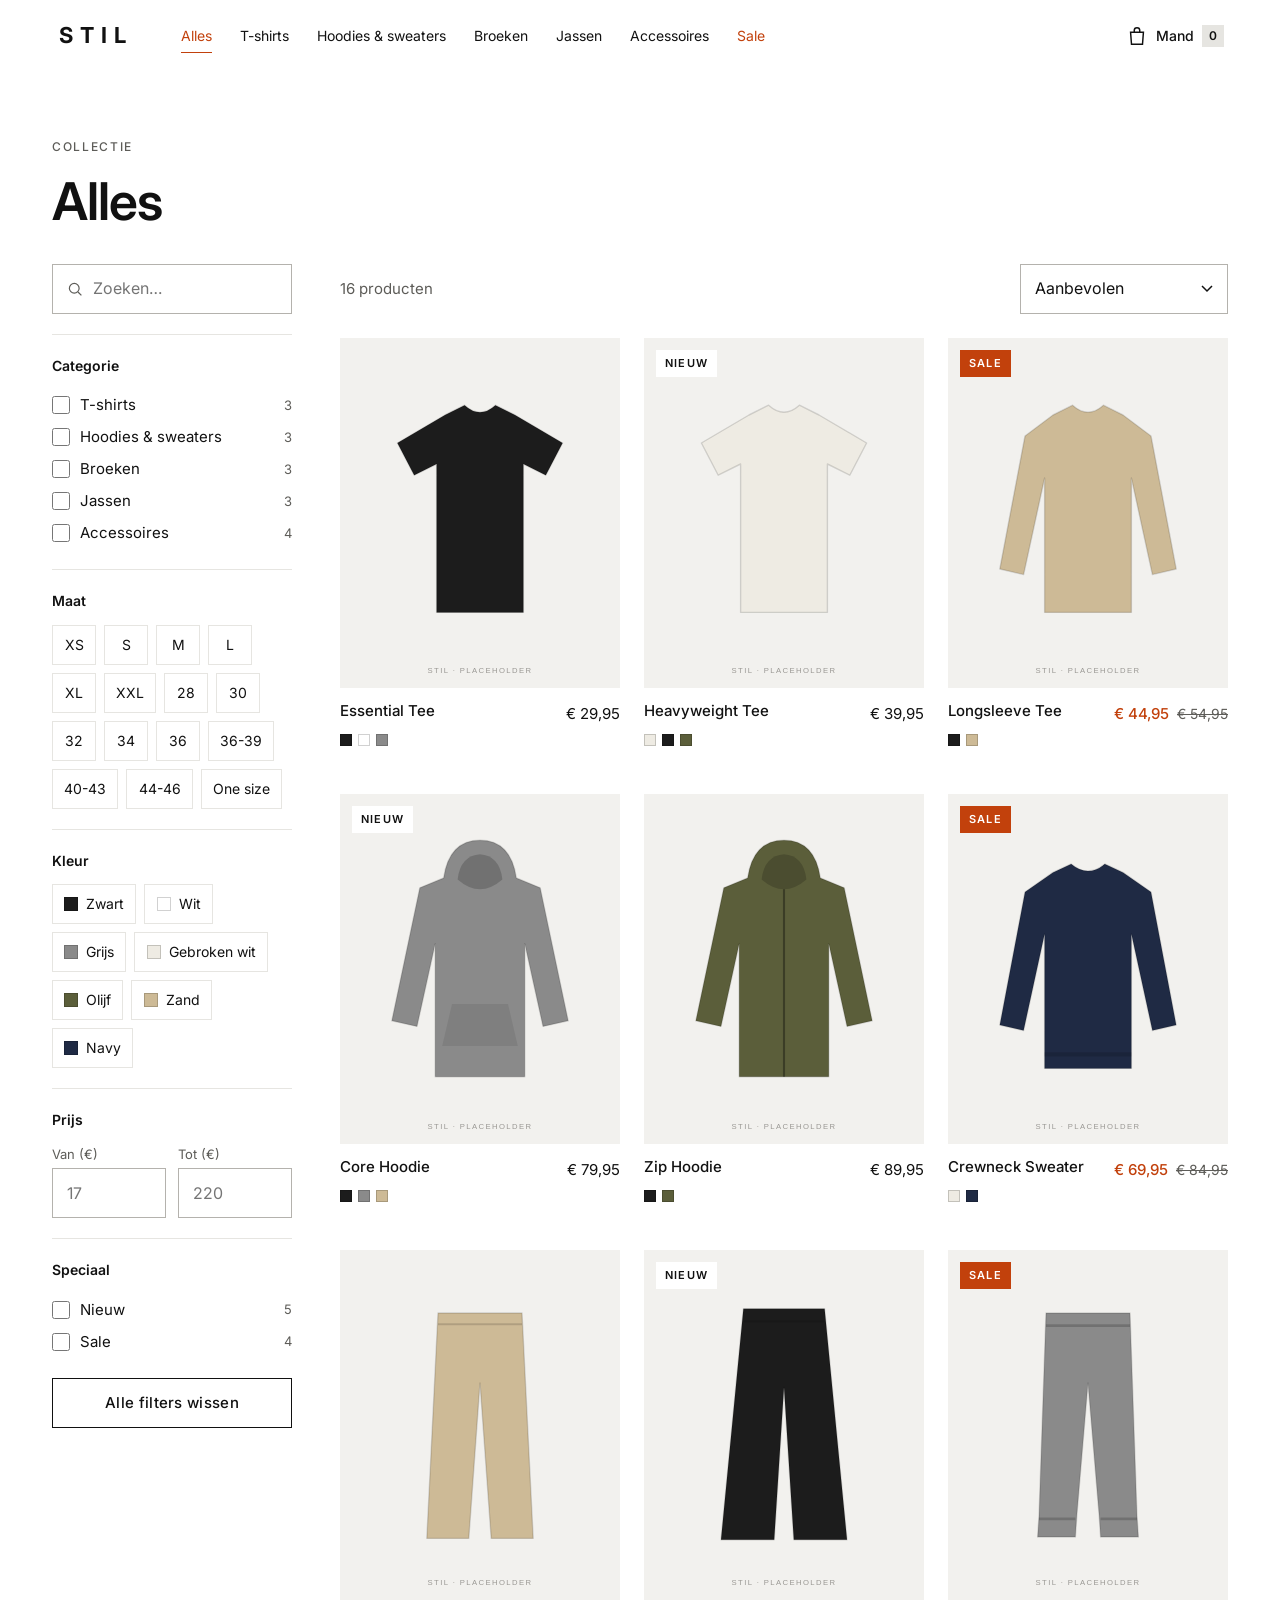
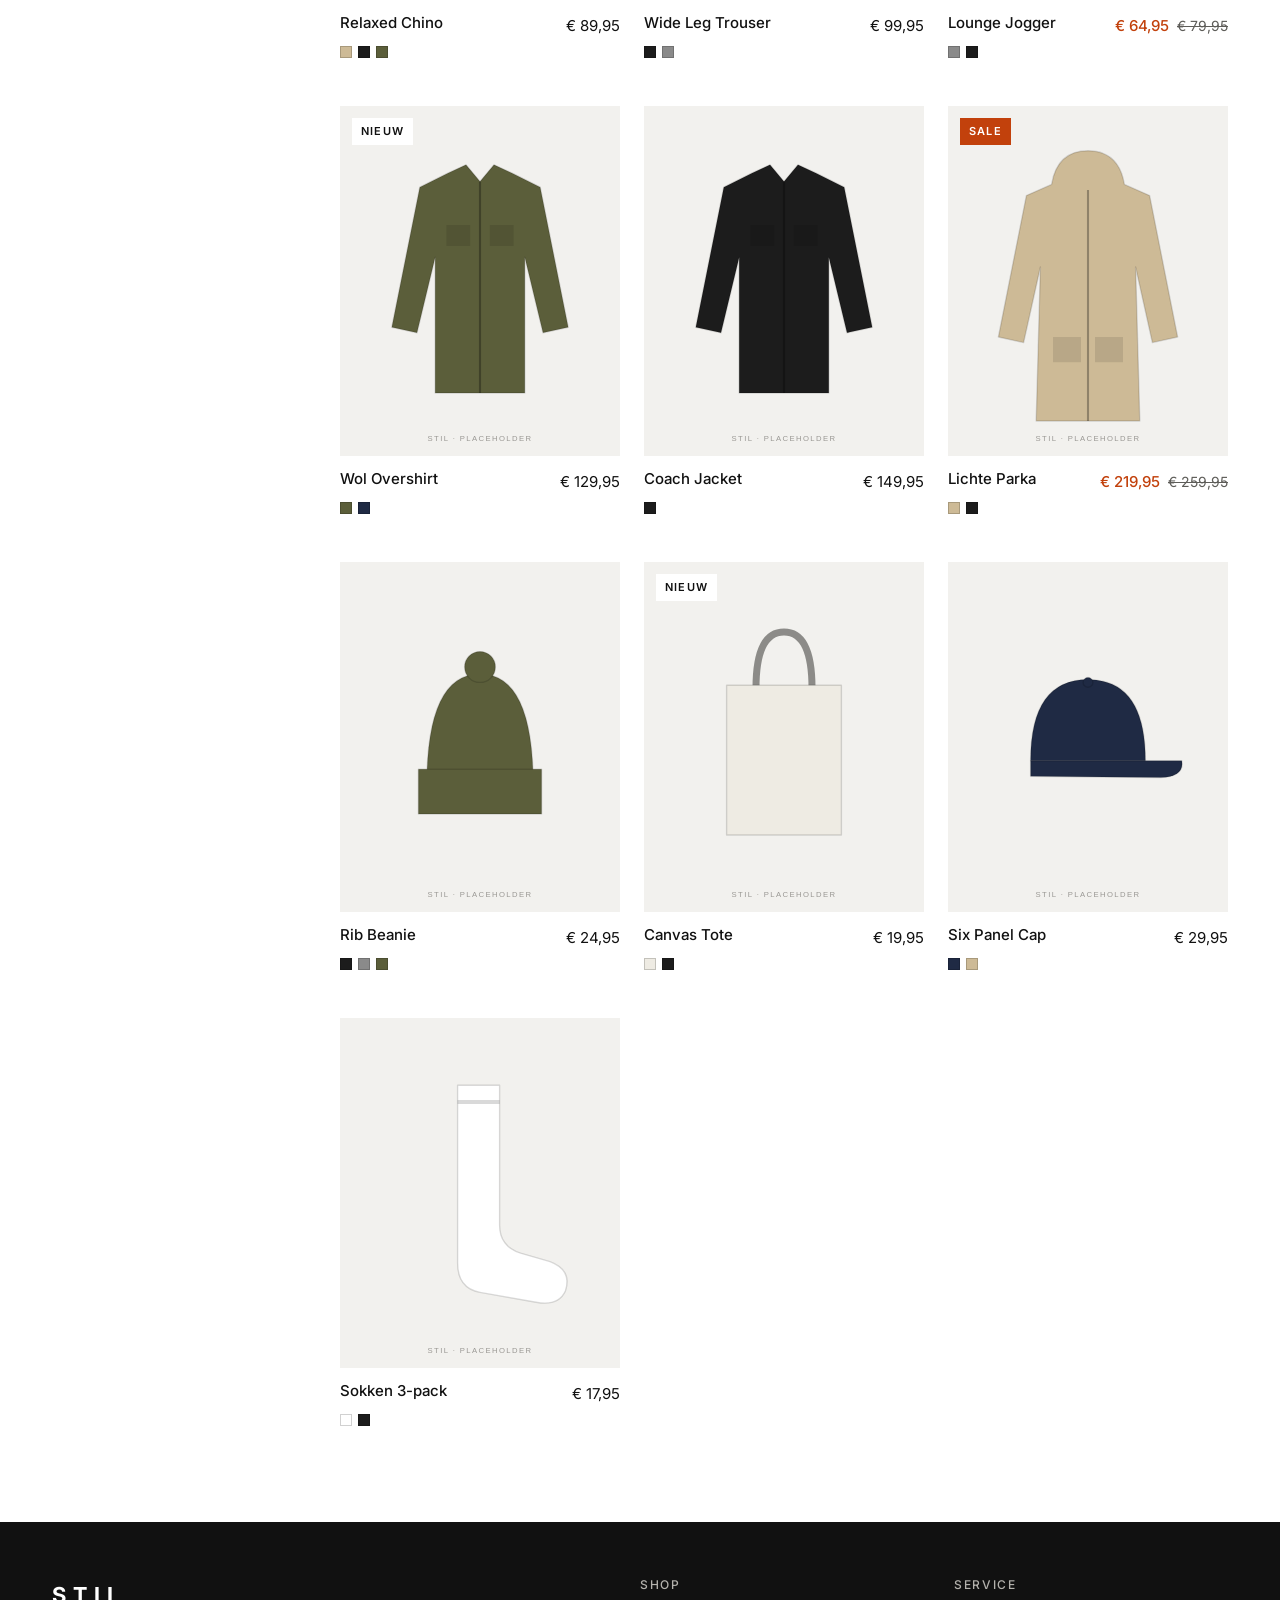
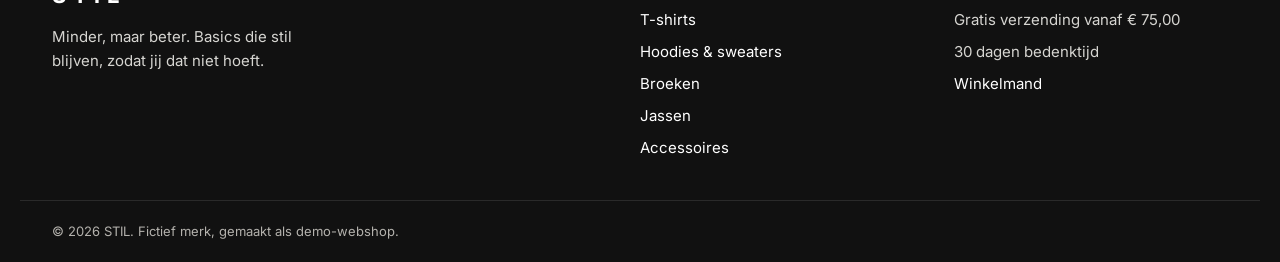
==== shop.html @ 51eb722f "Shop met filters (categorie, maat, kleur, prijs), sorteren en zoeken De filterstatus wordt in de URL" ====
<!doctype html>
<html lang="nl">
<head>
  <meta charset="utf-8">
  <meta name="viewport" content="width=device-width, initial-scale=1">
  <title>Shop — STIL</title>
  <meta name="description" content="Bekijk de volledige collectie van STIL: T-shirts, hoodies, broeken, jassen en accessoires.">
  <link rel="icon" href="images/favicon.svg" type="image/svg+xml">
  <link rel="preconnect" href="https://fonts.googleapis.com">
  <link rel="preconnect" href="https://fonts.gstatic.com" crossorigin>
  <link rel="stylesheet" href="https://fonts.googleapis.com/css2?family=Inter:wght@400;500;600;700&display=swap">
  <link rel="stylesheet" href="css/style.css">
  <script>document.documentElement.classList.add('js');</script>
  <script type="module" src="js/filters.js"></script>
</head>
<body>
  <a class="skip-link" href="#main">Naar de inhoud</a>
  <header class="site-header" data-site-header></header>

  <main id="main" class="container">
    <div class="page-head">
      <p class="eyebrow">Collectie</p>
      <h1 class="page-title" data-shop-title>Alles</h1>
    </div>

    <div class="shop">
      <aside aria-label="Filters">
        <form class="filters" id="filters" data-filters role="search" aria-label="Producten zoeken en filteren">
          <div class="search">
            <label class="visually-hidden" for="q">Zoek in de collectie</label>
            <svg viewBox="0 0 24 24" width="18" height="18" aria-hidden="true" focusable="false"><circle cx="11" cy="11" r="6.5" stroke="currentColor" stroke-width="1.6" fill="none"/><path d="M16 16l4.5 4.5" stroke="currentColor" stroke-width="1.6"/></svg>
            <input class="input" type="search" id="q" name="q" placeholder="Zoeken…" autocomplete="off">
          </div>

          <fieldset class="filter-group">
            <legend>Categorie</legend>
            <div data-options="cat"></div>
          </fieldset>

          <fieldset class="filter-group">
            <legend>Maat</legend>
            <div class="chip-list" data-options="maat"></div>
          </fieldset>

          <fieldset class="filter-group">
            <legend>Kleur</legend>
            <div class="chip-list" data-options="kleur"></div>
          </fieldset>

          <fieldset class="filter-group">
            <legend>Prijs</legend>
            <div class="price-range">
              <div>
                <label for="min">Van (€)</label>
                <input class="input" type="number" id="min" name="min" min="0" step="1" inputmode="numeric">
              </div>
              <div>
                <label for="max">Tot (€)</label>
                <input class="input" type="number" id="max" name="max" min="0" step="1" inputmode="numeric">
              </div>
            </div>
          </fieldset>

          <fieldset class="filter-group">
            <legend>Speciaal</legend>
            <div data-options="label"></div>
          </fieldset>

          <button class="btn btn--outline btn--block" type="reset" data-clear>Alle filters wissen</button>
        </form>
      </aside>

      <section aria-labelledby="results-title">
        <h2 class="visually-hidden" id="results-title">Producten</h2>
        <div class="toolbar">
          <button class="btn btn--outline filters-toggle" type="button" aria-expanded="false" aria-controls="filters" data-filters-toggle>
            Filters <span data-filter-count></span>
          </button>
          <p class="toolbar__count" data-result-count aria-live="polite" aria-atomic="true"></p>
          <label class="visually-hidden" for="sort">Sorteren op</label>
          <select class="select select--inline" id="sort" name="sort" form="filters">
            <option value="aanbevolen">Aanbevolen</option>
            <option value="nieuwste">Nieuwste</option>
            <option value="prijs-op">Prijs: laag naar hoog</option>
            <option value="prijs-af">Prijs: hoog naar laag</option>
            <option value="naam">Naam (A–Z)</option>
          </select>
        </div>
        <div class="active-filters" data-active-filters aria-label="Actieve filters"></div>
        <ul class="grid" data-results aria-busy="true">
          <li><div class="skeleton"></div></li><li><div class="skeleton"></div></li><li><div class="skeleton"></div></li>
          <li><div class="skeleton"></div></li><li><div class="skeleton"></div></li><li><div class="skeleton"></div></li>
        </ul>
      </section>
    </div>
  </main>

  <footer class="site-footer" data-site-footer></footer>
</body>
</html>
---- css/style.css ----
/* ==========================================================================
   STIL — stijlblad
   Mobile-first. Zwart/wit met één accentkleur, scherpe hoeken, veel lucht.
   ========================================================================== */

:root {
  --black: #111111;
  --white: #ffffff;
  --gray-50: #f7f7f5;
  --gray-100: #f2f1ee;
  --gray-200: #e6e5e1;
  --gray-400: #b4b2ad;
  --gray-600: #5d5c58; /* 6.6:1 op wit */
  --accent: #c2410c; /* gebrande oranje, 5.2:1 op wit */
  --accent-dark: #9a3412;
  --error: #b42318;
  --success: #276749;

  --font: 'Inter', system-ui, -apple-system, 'Segoe UI', Roboto, Arial, sans-serif;
  --container: 1240px;
  --gutter: 1.25rem;
  --header-h: 64px;
  --ease: cubic-bezier(0.22, 0.61, 0.36, 1);
  --speed: 280ms;
  color-scheme: light;
}

@media (min-width: 720px) {
  :root { --gutter: 2rem; --header-h: 72px; }
}

/* ---------- Reset & basis ---------- */

*, *::before, *::after { box-sizing: border-box; }
html { -webkit-text-size-adjust: 100%; scroll-behavior: smooth; }
html.no-scroll { overflow: hidden; }
body {
  margin: 0;
  font-family: var(--font);
  font-size: 1rem;
  line-height: 1.6;
  color: var(--black);
  background: var(--white);
  -webkit-font-smoothing: antialiased;
  display: flex;
  flex-direction: column;
  min-height: 100vh;
}
main { flex: 1; }
img, svg { display: block; max-width: 100%; height: auto; }
h1, h2, h3, h4 { margin: 0 0 0.5em; line-height: 1.15; font-weight: 600; letter-spacing: -0.02em; }
p { margin: 0 0 1em; }
ul { margin: 0; padding: 0; list-style: none; }
a { color: inherit; text-underline-offset: 0.2em; text-decoration-thickness: 1px; }
button, input, select, textarea { font: inherit; color: inherit; }
button { cursor: pointer; }
s { text-decoration-thickness: 1px; }

:focus-visible { outline: 2px solid var(--accent); outline-offset: 3px; }

.visually-hidden {
  position: absolute !important; width: 1px; height: 1px; padding: 0; margin: -1px;
  overflow: hidden; clip: rect(0 0 0 0); white-space: nowrap; border: 0;
}

.skip-link {
  position: absolute; left: var(--gutter); top: -100px; z-index: 100;
  background: var(--black); color: var(--white); padding: 0.75rem 1rem; text-decoration: none;
}
.skip-link:focus { top: 0.75rem; }

.container { width: 100%; max-width: var(--container); margin-inline: auto; padding-inline: var(--gutter); }
.section { padding-block: 4rem; }
@media (min-width: 720px) { .section { padding-block: 6rem; } }
.section--tint { background: var(--gray-50); }
.muted { color: var(--gray-600); }
.eyebrow { font-size: 0.75rem; letter-spacing: 0.14em; text-transform: uppercase; color: var(--gray-600); margin-bottom: 1rem; font-weight: 500; }
.stack-sm > * + * { margin-top: 0.5rem; }

.section-head { display: flex; align-items: end; justify-content: space-between; gap: 1rem; margin-bottom: 2rem; }
.section-head h2 { font-size: clamp(1.5rem, 3vw, 2.25rem); margin: 0; }

.page-title { font-size: clamp(2rem, 5vw, 3.25rem); margin: 0; }
.page-head { padding-block: 2.5rem 1.5rem; }
@media (min-width: 720px) { .page-head { padding-block: 4rem 2rem; } }

/* ---------- Knoppen ---------- */

.btn {
  display: inline-flex; align-items: center; justify-content: center; gap: 0.5rem;
  min-height: 48px; padding: 0.75rem 1.75rem;
  border: 1px solid var(--black); border-radius: 0;
  background: var(--black); color: var(--white);
  font-weight: 500; font-size: 0.9375rem; letter-spacing: 0.02em; text-decoration: none;
  transition: background var(--speed) var(--ease), color var(--speed) var(--ease), border-color var(--speed) var(--ease);
}
.btn:hover { background: var(--accent); border-color: var(--accent); }
.btn--outline { background: transparent; color: var(--black); }
.btn--outline:hover { background: var(--black); border-color: var(--black); color: var(--white); }
.btn--light { background: var(--white); color: var(--black); border-color: var(--white); }
.btn--block { width: 100%; }
.btn[disabled], .btn[aria-disabled='true'] { opacity: 0.45; pointer-events: none; }

.link-btn {
  background: none; border: 0; padding: 0.25rem 0; font-size: 0.875rem; color: var(--gray-600);
  text-decoration: underline; text-underline-offset: 0.2em;
}
.link-btn:hover { color: var(--black); }

.text-link { font-weight: 500; text-decoration: none; border-bottom: 1px solid currentColor; padding-bottom: 2px; white-space: nowrap; }
.text-link:hover { color: var(--accent); }

.icon-btn {
  display: inline-grid; place-items: center; width: 44px; height: 44px;
  background: none; border: 0; padding: 0;
}

/* ---------- Header ---------- */

.site-header {
  position: sticky; top: 0; z-index: 20;
  background: rgba(255, 255, 255, 0.94);
  backdrop-filter: saturate(1.4) blur(8px);
  border-bottom: 1px solid transparent;
  transition: border-color var(--speed) var(--ease);
  min-height: var(--header-h);
}
.site-header.is-scrolled { border-bottom-color: var(--gray-200); }
.header__inner { display: flex; align-items: center; gap: 0.5rem; height: var(--header-h); }
.logo {
  font-weight: 700; font-size: 1.375rem; letter-spacing: 0.32em; text-decoration: none;
  margin-right: auto; padding-left: 0.32em; /* optisch centreren door letterspacing */
}
.nav-toggle { margin-left: -10px; }

.site-nav {
  position: absolute; left: 0; right: 0; top: 100%;
  background: var(--white); border-bottom: 1px solid var(--gray-200);
  visibility: hidden; opacity: 0; transform: translateY(-6px);
  transition: opacity var(--speed) var(--ease), transform var(--speed) var(--ease), visibility var(--speed);
}
.site-nav.is-open { visibility: visible; opacity: 1; transform: none; }
.site-nav ul { padding: 0.5rem var(--gutter) 1.25rem; }
.site-nav a { display: block; padding: 0.75rem 0; text-decoration: none; font-size: 1.125rem; border-bottom: 1px solid var(--gray-100); }
.site-nav a[aria-current='page'] { color: var(--accent); }
.site-nav li:last-child a { color: var(--accent); }

@media (min-width: 1024px) {
  .nav-toggle { display: none; }
  .logo { margin-right: 2.5rem; }
  .site-nav { position: static; visibility: visible; opacity: 1; transform: none; border: 0; background: none; margin-right: auto; }
  .site-nav ul { display: flex; gap: 1.75rem; padding: 0; }
  .site-nav a { padding: 0.5rem 0; font-size: 0.875rem; border: 0; position: relative; }
  .site-nav a::after {
    content: ''; position: absolute; left: 0; right: 0; bottom: 2px; height: 1px; background: currentColor;
    transform: scaleX(0); transform-origin: left; transition: transform var(--speed) var(--ease);
  }
  .site-nav a:hover::after, .site-nav a[aria-current='page']::after { transform: scaleX(1); }
}

.cart-btn {
  display: inline-flex; align-items: center; gap: 0.5rem; min-height: 44px; padding: 0 0.25rem 0 0.5rem;
  background: none; border: 0; font-size: 0.875rem; font-weight: 500;
}
.cart-btn__label { display: none; }
@media (min-width: 720px) { .cart-btn__label { display: inline; } }
.cart-count {
  display: inline-grid; place-items: center; min-width: 22px; height: 22px; padding: 0 6px;
  background: var(--accent); color: var(--white); font-size: 0.75rem; font-weight: 600;
  transition: transform var(--speed) var(--ease);
}
.cart-count.is-empty { background: var(--gray-200); color: var(--black); }
.cart-count.bump { animation: bump 400ms var(--ease); }
@keyframes bump { 40% { transform: scale(1.25); } }

/* ---------- Footer ---------- */

.site-footer { background: var(--black); color: #d6d5d1; margin-top: 4rem; font-size: 0.9375rem; }
.site-footer a { color: var(--white); text-decoration: none; }
.site-footer a:hover { text-decoration: underline; }
.footer__inner { display: grid; gap: 2.5rem; padding-block: 3.5rem 2.5rem; }
@media (min-width: 720px) { .footer__inner { grid-template-columns: 2fr 1fr 1fr; } }
.logo--footer { color: var(--white); padding-left: 0; margin-bottom: 0.75rem; }
.footer__brand p:last-child { max-width: 32ch; }
.footer__heading { font-size: 0.75rem; letter-spacing: 0.14em; text-transform: uppercase; color: var(--gray-400); font-weight: 500; margin-bottom: 1rem; }
.site-footer li + li { margin-top: 0.5rem; }
.footer__bottom { border-top: 1px solid #2a2a2a; padding-block: 1.25rem; font-size: 0.8125rem; color: var(--gray-400); }
.footer__bottom p { margin: 0; }

/* ---------- Hero ---------- */

.hero { padding-block: 3rem 4rem; }
.hero__grid { display: grid; gap: 2.5rem; align-items: center; }
.hero__title { font-size: clamp(2.5rem, 8vw, 5.5rem); line-height: 1; letter-spacing: -0.045em; margin-bottom: 1.5rem; }
.hero__title em { font-style: normal; color: var(--accent); }
.hero__lead { font-size: 1.125rem; max-width: 46ch; color: #333; }
.hero__actions { display: flex; flex-wrap: wrap; gap: 0.75rem; margin-top: 2rem; }
.hero__media { position: relative; background: var(--gray-100); aspect-ratio: 4 / 5; overflow: hidden; }
.hero__media img { width: 100%; height: 100%; object-fit: cover; }
.hero__caption { position: absolute; left: 1rem; bottom: 1rem; background: var(--white); padding: 0.5rem 0.75rem; font-size: 0.8125rem; margin: 0; }
@media (min-width: 900px) {
  .hero { padding-block: 4rem 6rem; }
  .hero__grid { grid-template-columns: 1.15fr 0.85fr; gap: 4rem; }
}

.values { display: grid; gap: 1.5rem; border-top: 1px solid var(--gray-200); padding-top: 2rem; margin-top: 3rem; }
@media (min-width: 720px) { .values { grid-template-columns: repeat(3, 1fr); } }
.values h3 { font-size: 0.9375rem; margin-bottom: 0.25rem; }
.values p { font-size: 0.9375rem; color: var(--gray-600); margin: 0; }

/* ---------- Story ---------- */

.story { display: grid; gap: 2rem; }
@media (min-width: 900px) { .story { grid-template-columns: 1fr 1fr; gap: 5rem; align-items: start; } }
.story__quote { font-size: clamp(1.5rem, 3.4vw, 2.5rem); line-height: 1.2; letter-spacing: -0.03em; font-weight: 500; margin: 0; }
.story__text p { color: #333; }

/* ---------- Productgrid & kaarten ---------- */

.grid { display: grid; grid-template-columns: repeat(2, minmax(0, 1fr)); gap: 2rem 1rem; }
@media (min-width: 720px) { .grid { grid-template-columns: repeat(3, minmax(0, 1fr)); gap: 3rem 1.5rem; } }
@media (min-width: 1100px) { .grid--4 { grid-template-columns: repeat(4, minmax(0, 1fr)); } }

.card { position: relative; }
.card__link { display: block; text-decoration: none; }
.card__media { position: relative; background: var(--gray-100); aspect-ratio: 4 / 5; overflow: hidden; }
.card__media img { width: 100%; height: 100%; object-fit: cover; transition: transform 700ms var(--ease); }
.card__link:hover .card__media img, .card__link:focus-visible .card__media img { transform: scale(1.04); }
.card__body { display: flex; flex-wrap: wrap; justify-content: space-between; gap: 0.25rem 1rem; padding-top: 0.875rem; }
.card__title { font-size: 0.9375rem; font-weight: 500; margin: 0; letter-spacing: 0; }
.card__link:hover .card__title { text-decoration: underline; }
.card__swatches { display: flex; gap: 6px; margin: 0.5rem 0 0; }
.card__swatches > span { display: flex; gap: 6px; }

.price { display: inline-flex; gap: 0.5rem; align-items: baseline; font-size: 0.9375rem; }
.price--sale .price__now { color: var(--accent); font-weight: 500; }
.price__old { color: var(--gray-600); font-size: 0.875rem; }

.badge {
  position: absolute; top: 0.75rem; left: 0.75rem;
  background: var(--white); color: var(--black);
  font-size: 0.6875rem; font-weight: 600; letter-spacing: 0.12em; text-transform: uppercase; padding: 0.3rem 0.55rem;
}
.badge--accent { background: var(--accent); color: var(--white); }

.swatch {
  display: inline-block; width: 28px; height: 28px; background: var(--swatch);
  border: 1px solid rgba(0, 0, 0, 0.18);
}
.swatch--sm { width: 12px; height: 12px; }

/* ---------- Categorieën ---------- */

.categories { display: grid; grid-template-columns: repeat(2, 1fr); gap: 1px; background: var(--gray-200); border: 1px solid var(--gray-200); }
@media (min-width: 900px) { .categories { grid-template-columns: repeat(5, 1fr); } }
.category {
  display: flex; flex-direction: column; justify-content: space-between; gap: 2rem;
  background: var(--white); padding: 1.25rem; min-height: 200px; text-decoration: none;
  transition: background var(--speed) var(--ease), color var(--speed) var(--ease);
}
.category-item { display: flex; }
.category-item > .category { flex: 1; }
.category-item:last-child:nth-child(odd) { grid-column: 1 / -1; }
@media (min-width: 900px) { .category-item:last-child:nth-child(odd) { grid-column: auto; } }
.category img { width: 70%; max-width: 140px; margin-inline: auto; transition: transform 600ms var(--ease); }
.category__name { display: flex; justify-content: space-between; font-weight: 500; }
.category:hover { background: var(--black); color: var(--white); }
.category:hover img { transform: translateY(-4px); }

/* ---------- Banner ---------- */

.banner { background: var(--black); color: var(--white); padding: 3rem var(--gutter); text-align: center; }
.banner h2 { font-size: clamp(1.75rem, 4vw, 3rem); }
.banner p { color: #cfcfcb; }

/* ---------- Shop & filters ---------- */

.shop { display: grid; gap: 2rem; padding-bottom: 2rem; }
@media (min-width: 1024px) { .shop { grid-template-columns: 240px 1fr; gap: 3rem; } }

.toolbar { display: flex; flex-wrap: wrap; align-items: center; gap: 0.75rem 1rem; margin-bottom: 1.5rem; }
.toolbar__count { margin: 0 auto 0 0; color: var(--gray-600); font-size: 0.9375rem; }
.filters-toggle { display: inline-flex; }
@media (min-width: 1024px) { .filters-toggle { display: none; } }

.search { position: relative; margin-bottom: 1.25rem; }
.search input { padding-left: 2.5rem; }
.search svg { position: absolute; left: 0.85rem; top: 50%; transform: translateY(-50%); pointer-events: none; color: var(--gray-600); }

.filters { display: none; }
.filters.is-open { display: block; }
@media (min-width: 1024px) { .filters { display: block; position: sticky; top: calc(var(--header-h) + 1.5rem); align-self: start; } }
.filter-group { border: 0; border-top: 1px solid var(--gray-200); margin: 0; padding: 1.25rem 0; min-width: 0; }
.filter-group legend { float: left; width: 100%; font-weight: 600; font-size: 0.875rem; margin-bottom: 0.75rem; padding: 0; }
.filter-group legend + * { clear: both; }
.check { display: flex; align-items: center; gap: 0.625rem; min-height: 32px; font-size: 0.9375rem; cursor: pointer; }
.check input { width: 18px; height: 18px; margin: 0; accent-color: var(--black); }
.check__count { color: var(--gray-600); font-size: 0.8125rem; margin-left: auto; }

.chip-list { display: flex; flex-wrap: wrap; gap: 0.5rem; }
.chip { position: relative; }
.chip input { position: absolute; opacity: 0; inset: 0; width: 100%; height: 100%; margin: 0; cursor: pointer; }
.chip span {
  display: inline-flex; align-items: center; justify-content: center; gap: 0.5rem; min-width: 44px; min-height: 40px;
  padding: 0.4rem 0.7rem; border: 1px solid var(--gray-200); font-size: 0.875rem;
  transition: border-color var(--speed) var(--ease), background var(--speed) var(--ease);
}
.chip:hover span { border-color: var(--black); }
.chip input:checked + span { border-color: var(--black); background: var(--black); color: var(--white); }
.chip input:focus-visible + span { outline: 2px solid var(--accent); outline-offset: 2px; }
.chip .swatch { width: 14px; height: 14px; }

.price-range { display: grid; grid-template-columns: 1fr 1fr; gap: 0.75rem; }
.price-range label { font-size: 0.8125rem; color: var(--gray-600); display: block; margin-bottom: 0.25rem; }

.active-filters { display: flex; flex-wrap: wrap; gap: 0.5rem; margin-bottom: 1.5rem; }
.active-filters:empty { display: none; }
.pill {
  display: inline-flex; align-items: center; gap: 0.4rem; padding: 0.35rem 0.6rem;
  background: var(--gray-100); border: 0; font-size: 0.8125rem;
}
.pill:hover { background: var(--gray-200); }
.pill svg { width: 12px; height: 12px; }

.empty-state { padding: 4rem 1rem; text-align: center; border: 1px solid var(--gray-200); }

/* ---------- Formulieren ---------- */

.field { display: block; margin-bottom: 1.25rem; }
.field label, .label { display: block; font-size: 0.875rem; font-weight: 500; margin-bottom: 0.375rem; }
.input, .select {
  width: 100%; min-height: 48px; padding: 0.7rem 0.875rem;
  background: var(--white); border: 1px solid var(--gray-400); border-radius: 0;
  transition: border-color var(--speed) var(--ease), box-shadow var(--speed) var(--ease);
}
.input:hover, .select:hover { border-color: var(--black); }
.input:focus, .select:focus { outline: none; border-color: var(--black); box-shadow: 0 0 0 1px var(--black); }
.input[aria-invalid='true'] { border-color: var(--error); box-shadow: 0 0 0 1px var(--error); }
.select {
  appearance: none; padding-right: 2.5rem;
  background-image: url("data:image/svg+xml,%3Csvg xmlns='http://www.w3.org/2000/svg' width='12' height='8' viewBox='0 0 12 8'%3E%3Cpath d='M1 1l5 5 5-5' fill='none' stroke='%23111' stroke-width='1.5'/%3E%3C/svg%3E");
  background-repeat: no-repeat; background-position: right 0.9rem center;
}
.select--inline { width: auto; min-height: 44px; }
.field__hint { font-size: 0.8125rem; color: var(--gray-600); margin: 0.375rem 0 0; }
.field__error { font-size: 0.8125rem; color: var(--error); margin: 0.375rem 0 0; display: flex; gap: 0.35rem; }
.field__error:empty { display: none; }
.field__error::before { content: '!'; display: inline-grid; place-items: center; width: 16px; height: 16px; flex: none; margin-top: 2px; background: var(--error); color: var(--white); font-size: 0.6875rem; font-weight: 700; }
.field-row { display: grid; gap: 0 1rem; }
@media (min-width: 600px) { .field-row { grid-template-columns: 1fr 1fr; } .field-row--postcode { grid-template-columns: 1fr 2fr; } }

.error-summary { border: 2px solid var(--error); padding: 1.25rem; margin-bottom: 2rem; }
.error-summary h2 { font-size: 1.0625rem; color: var(--error); }
.error-summary ul { list-style: disc; padding-left: 1.25rem; }
.error-summary a { color: var(--error); }

/* ---------- Productpagina ---------- */

.breadcrumbs { font-size: 0.8125rem; color: var(--gray-600); padding-block: 1.25rem; }
.breadcrumbs ol { display: flex; flex-wrap: wrap; gap: 0.5rem; margin: 0; padding: 0; list-style: none; }
.breadcrumbs li + li::before { content: '/'; margin-right: 0.5rem; color: var(--gray-400); }
.breadcrumbs a { text-decoration: none; }
.breadcrumbs a:hover { text-decoration: underline; }

.product { display: grid; gap: 2rem; padding-bottom: 3rem; }
@media (min-width: 900px) { .product { grid-template-columns: 1.1fr 0.9fr; gap: 4rem; } }
.product__media { position: relative; background: var(--gray-100); aspect-ratio: 4 / 5; overflow: hidden; }
.product__media img { width: 100%; height: 100%; object-fit: cover; }
@media (min-width: 900px) { .product__info { position: sticky; top: calc(var(--header-h) + 1.5rem); align-self: start; } }
.product__title { font-size: clamp(1.75rem, 4vw, 2.5rem); margin-bottom: 0.5rem; }
.product__price { font-size: 1.25rem; margin-bottom: 1.5rem; }
.product__price .price { font-size: 1.25rem; }
.product__desc { color: #333; max-width: 52ch; }
.option-group { border: 0; padding: 0; margin: 0 0 1.5rem; min-width: 0; }
.option-group legend { font-size: 0.875rem; font-weight: 500; margin-bottom: 0.625rem; padding: 0; }
.option-group legend .muted { font-weight: 400; }
.option-group[data-invalid] .chip span { border-color: var(--error); }
.chip--size span { min-width: 52px; min-height: 48px; }
.add-row { display: flex; gap: 0.75rem; margin-top: 0.5rem; }
.add-row .btn { flex: 1; }
.product__meta { margin-top: 2rem; border-top: 1px solid var(--gray-200); }
.product__meta details { border-bottom: 1px solid var(--gray-200); }
.product__meta summary { padding: 1rem 0; cursor: pointer; font-weight: 500; font-size: 0.9375rem; list-style: none; display: flex; justify-content: space-between; }
.product__meta summary::-webkit-details-marker { display: none; }
.product__meta summary::after { content: '+'; font-weight: 400; }
.product__meta details[open] summary::after { content: '−'; }
.product__meta details p { font-size: 0.9375rem; color: #333; }

.qty { display: inline-flex; align-items: stretch; border: 1px solid var(--gray-400); height: 48px; }
.qty__btn { width: 44px; background: none; border: 0; font-size: 1.125rem; }
.qty__btn:hover:not(:disabled) { background: var(--gray-100); }
.qty__btn:disabled { color: var(--gray-400); cursor: default; }
.qty__input { width: 44px; border: 0; text-align: center; -moz-appearance: textfield; appearance: textfield; background: transparent; }
.qty__input::-webkit-inner-spin-button, .qty__input::-webkit-outer-spin-button { -webkit-appearance: none; margin: 0; }
.qty--sm { height: 36px; }
.qty--sm .qty__btn, .qty--sm .qty__input { width: 36px; font-size: 0.9375rem; }

/* ---------- Winkelmand (drawer + pagina) ---------- */

.drawer {
  position: fixed; inset: 0; width: 100%; height: 100%; max-width: none; max-height: none;
  margin: 0; padding: 0; border: 0; background: transparent; overflow: hidden;
}
.drawer::backdrop { background: rgba(17, 17, 17, 0); transition: background var(--speed) var(--ease); }
.drawer.is-open::backdrop { background: rgba(17, 17, 17, 0.4); }
.drawer__panel {
  position: absolute; top: 0; right: 0; bottom: 0; width: min(440px, 100%);
  display: flex; flex-direction: column; background: var(--white);
  transform: translateX(100%); transition: transform var(--speed) var(--ease);
}
.drawer.is-open .drawer__panel { transform: none; }
.drawer__header { display: flex; align-items: center; justify-content: space-between; padding: 0.75rem 0.75rem 0.75rem var(--gutter); border-bottom: 1px solid var(--gray-200); }
.drawer__title { font-size: 1.125rem; margin: 0; }
.drawer__title:focus { outline: none; }
.drawer__body { flex: 1; overflow-y: auto; padding: 0 var(--gutter); }
.drawer__footer { padding: 1.25rem var(--gutter); border-top: 1px solid var(--gray-200); background: var(--white); }
.drawer__footer:empty { display: none; }

.cart-lines { display: grid; }
.cart-line { display: grid; grid-template-columns: 80px 1fr auto; gap: 1rem; padding-block: 1.25rem; border-bottom: 1px solid var(--gray-200); }
.cart-line:last-child { border-bottom: 0; }
.cart-line__media { background: var(--gray-100); align-self: start; }
.cart-line__title { font-size: 0.9375rem; font-weight: 500; margin: 0 0 0.125rem; letter-spacing: 0; }
.cart-line__title a { text-decoration: none; }
.cart-line__title a:hover { text-decoration: underline; }
.cart-line__meta { font-size: 0.8125rem; color: var(--gray-600); margin-bottom: 0.625rem; }
.cart-line__side { display: flex; flex-direction: column; align-items: flex-end; justify-content: space-between; }
.cart-line__price { margin: 0; font-size: 0.9375rem; font-weight: 500; }
.cart-empty { text-align: center; padding: 3rem 0; }

.shipping-progress p { font-size: 0.875rem; margin-bottom: 0.5rem; }
.progress { height: 3px; background: var(--gray-200); margin-bottom: 1.25rem; }
.progress span { display: block; height: 100%; background: var(--accent); transition: width 500ms var(--ease); }

.totals { margin: 0 0 1.25rem; font-size: 0.9375rem; }
.totals div { display: flex; justify-content: space-between; padding-block: 0.25rem; }
.totals dt, .totals dd { margin: 0; }
.totals__total { border-top: 1px solid var(--gray-200); margin-top: 0.5rem; padding-top: 0.75rem !important; font-weight: 600; font-size: 1.0625rem; }
.totals__total .muted { font-weight: 400; font-size: 0.8125rem; }

.cart-page { display: grid; gap: 2.5rem; padding-bottom: 2rem; }
@media (min-width: 900px) { .cart-page { grid-template-columns: 1fr 380px; gap: 4rem; align-items: start; } }
.cart-page .cart-line { grid-template-columns: 96px 1fr auto; }
@media (min-width: 720px) { .cart-page .cart-line { grid-template-columns: 120px 1fr auto; gap: 1.5rem; } }
.summary-box { background: var(--gray-50); padding: 1.5rem; }
@media (min-width: 900px) { .summary-box { position: sticky; top: calc(var(--header-h) + 1.5rem); } }
.summary-box h2 { font-size: 1.125rem; margin-bottom: 1.25rem; }

/* ---------- Checkout ---------- */

.checkout { display: grid; gap: 2.5rem; padding-bottom: 2rem; }
@media (min-width: 900px) { .checkout { grid-template-columns: 1fr 400px; gap: 4rem; align-items: start; } }
.checkout fieldset { border: 0; padding: 0; margin: 0 0 1.5rem; min-width: 0; }
.checkout legend { font-size: 1.125rem; font-weight: 600; margin-bottom: 1.25rem; padding: 0; }
.order-lines { margin-bottom: 1.25rem; }
.order-line { display: grid; grid-template-columns: 56px 1fr auto; gap: 0.875rem; align-items: center; padding-block: 0.625rem; font-size: 0.875rem; }
.order-line img { background: var(--gray-100); }
.order-line p { margin: 0; }
.order-line__thumb { position: relative; }
.order-line__qty { position: absolute; top: -6px; right: -6px; min-width: 20px; height: 20px; display: grid; place-items: center; background: var(--black); color: var(--white); font-size: 0.6875rem; font-weight: 600; padding: 0 4px; }
.notice { border-left: 3px solid var(--accent); background: #fff7f2; padding: 0.875rem 1rem; font-size: 0.875rem; margin: 1rem 0 0; }
.secure-note { display: flex; gap: 0.5rem; align-items: center; justify-content: center; font-size: 0.8125rem; color: var(--gray-600); margin-top: 0.75rem; }

/* ---------- Succes ---------- */

.success { max-width: 640px; margin-inline: auto; text-align: center; padding-block: 4rem 2rem; }
.success__icon { width: 64px; height: 64px; margin: 0 auto 1.5rem; display: grid; place-items: center; background: var(--black); color: var(--white); }
.success .order-lines { text-align: left; border-top: 1px solid var(--gray-200); border-bottom: 1px solid var(--gray-200); padding-block: 0.75rem; margin-block: 2rem; }

/* ---------- Toast ---------- */

.toast {
  position: fixed; left: 50%; bottom: 1.25rem; z-index: 50; max-width: calc(100% - 2rem);
  transform: translate(-50%, 1rem); opacity: 0; pointer-events: none;
  background: var(--black); color: var(--white); padding: 0.875rem 1.25rem; font-size: 0.9375rem;
  transition: opacity var(--speed) var(--ease), transform var(--speed) var(--ease);
}
.toast.is-visible { opacity: 1; transform: translate(-50%, 0); }

/* ---------- Laden / skeleton ---------- */

.skeleton { background: linear-gradient(90deg, var(--gray-100), var(--gray-50), var(--gray-100)); background-size: 200% 100%; animation: shimmer 1.4s linear infinite; aspect-ratio: 4 / 5; }
@keyframes shimmer { to { background-position: -200% 0; } }

/* ---------- Scroll-animatie ---------- */

.js .reveal { opacity: 0; transform: translateY(16px); transition: opacity 700ms var(--ease), transform 700ms var(--ease); }
.js .reveal.is-visible { opacity: 1; transform: none; }

@media (prefers-reduced-motion: reduce) {
  *, *::before, *::after { animation-duration: 0.01ms !important; animation-iteration-count: 1 !important; transition-duration: 0.01ms !important; scroll-behavior: auto !important; }
  .js .reveal { opacity: 1; transform: none; }
}
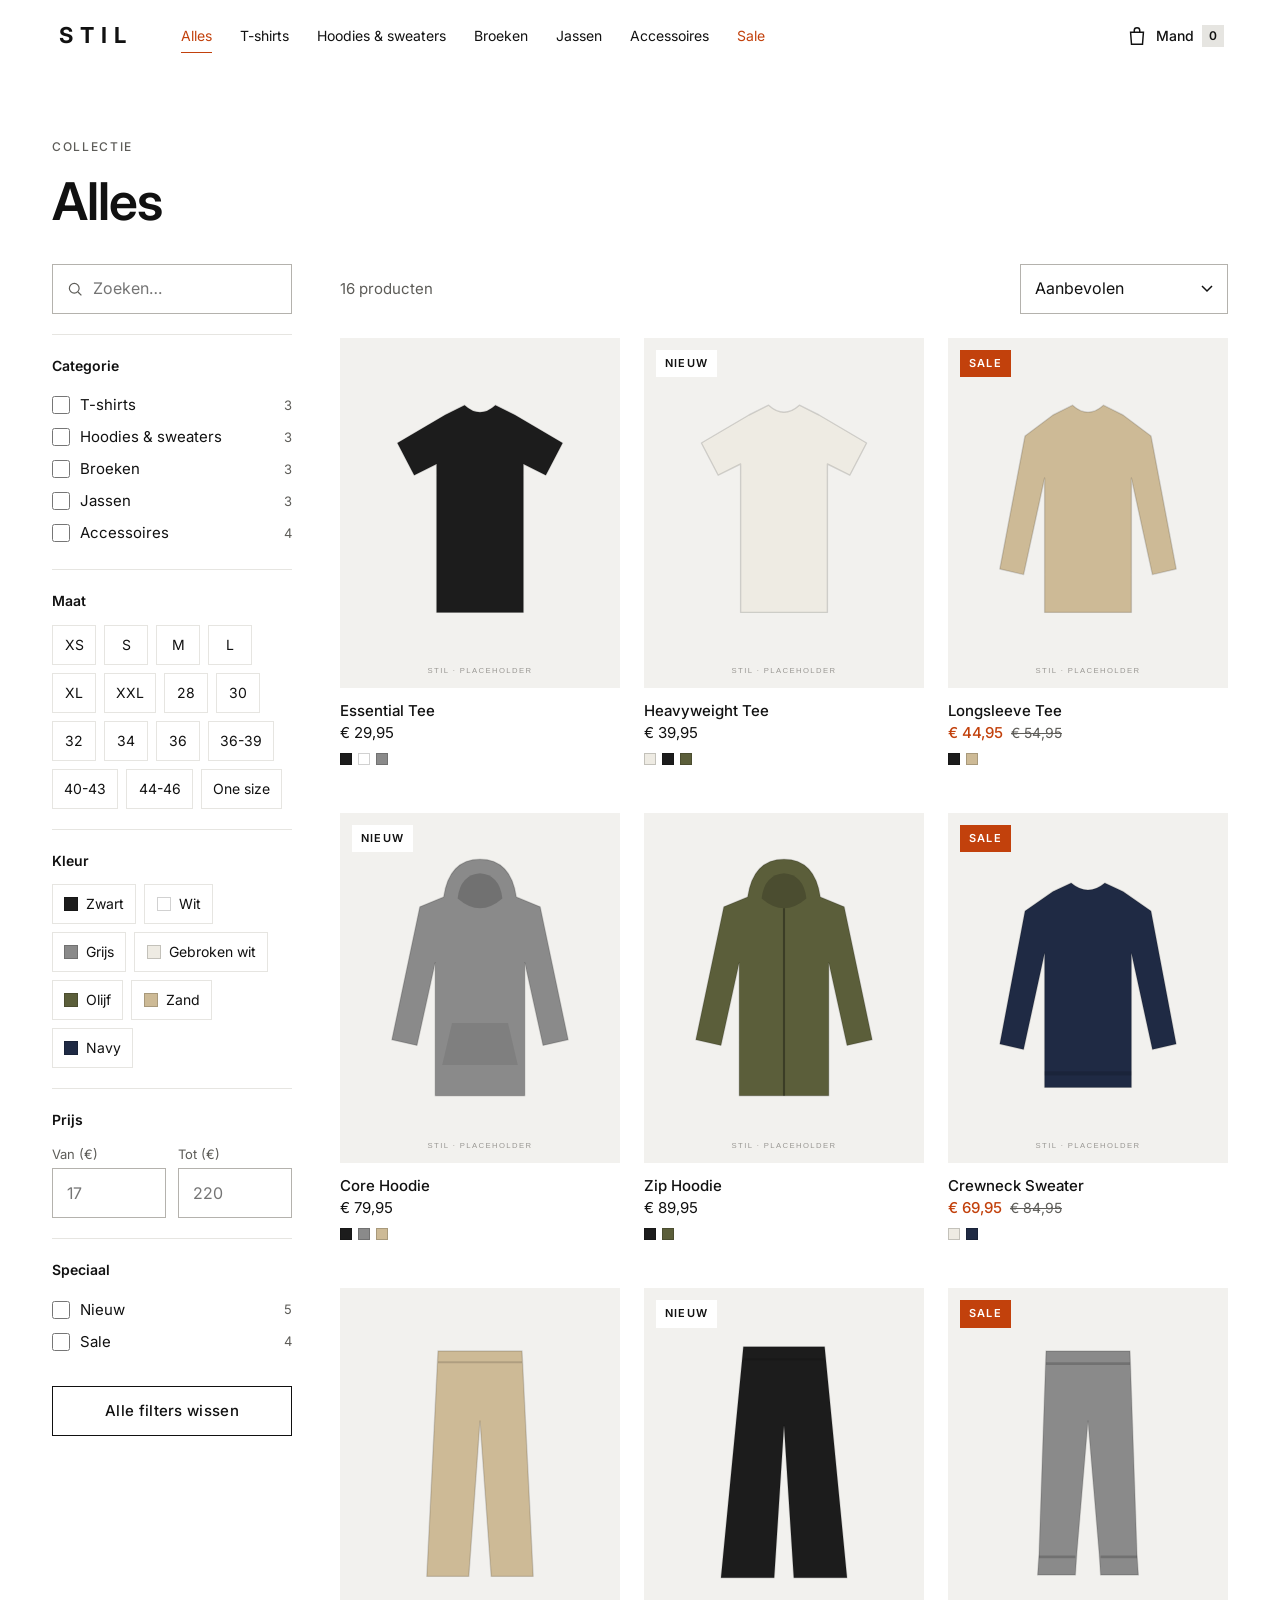
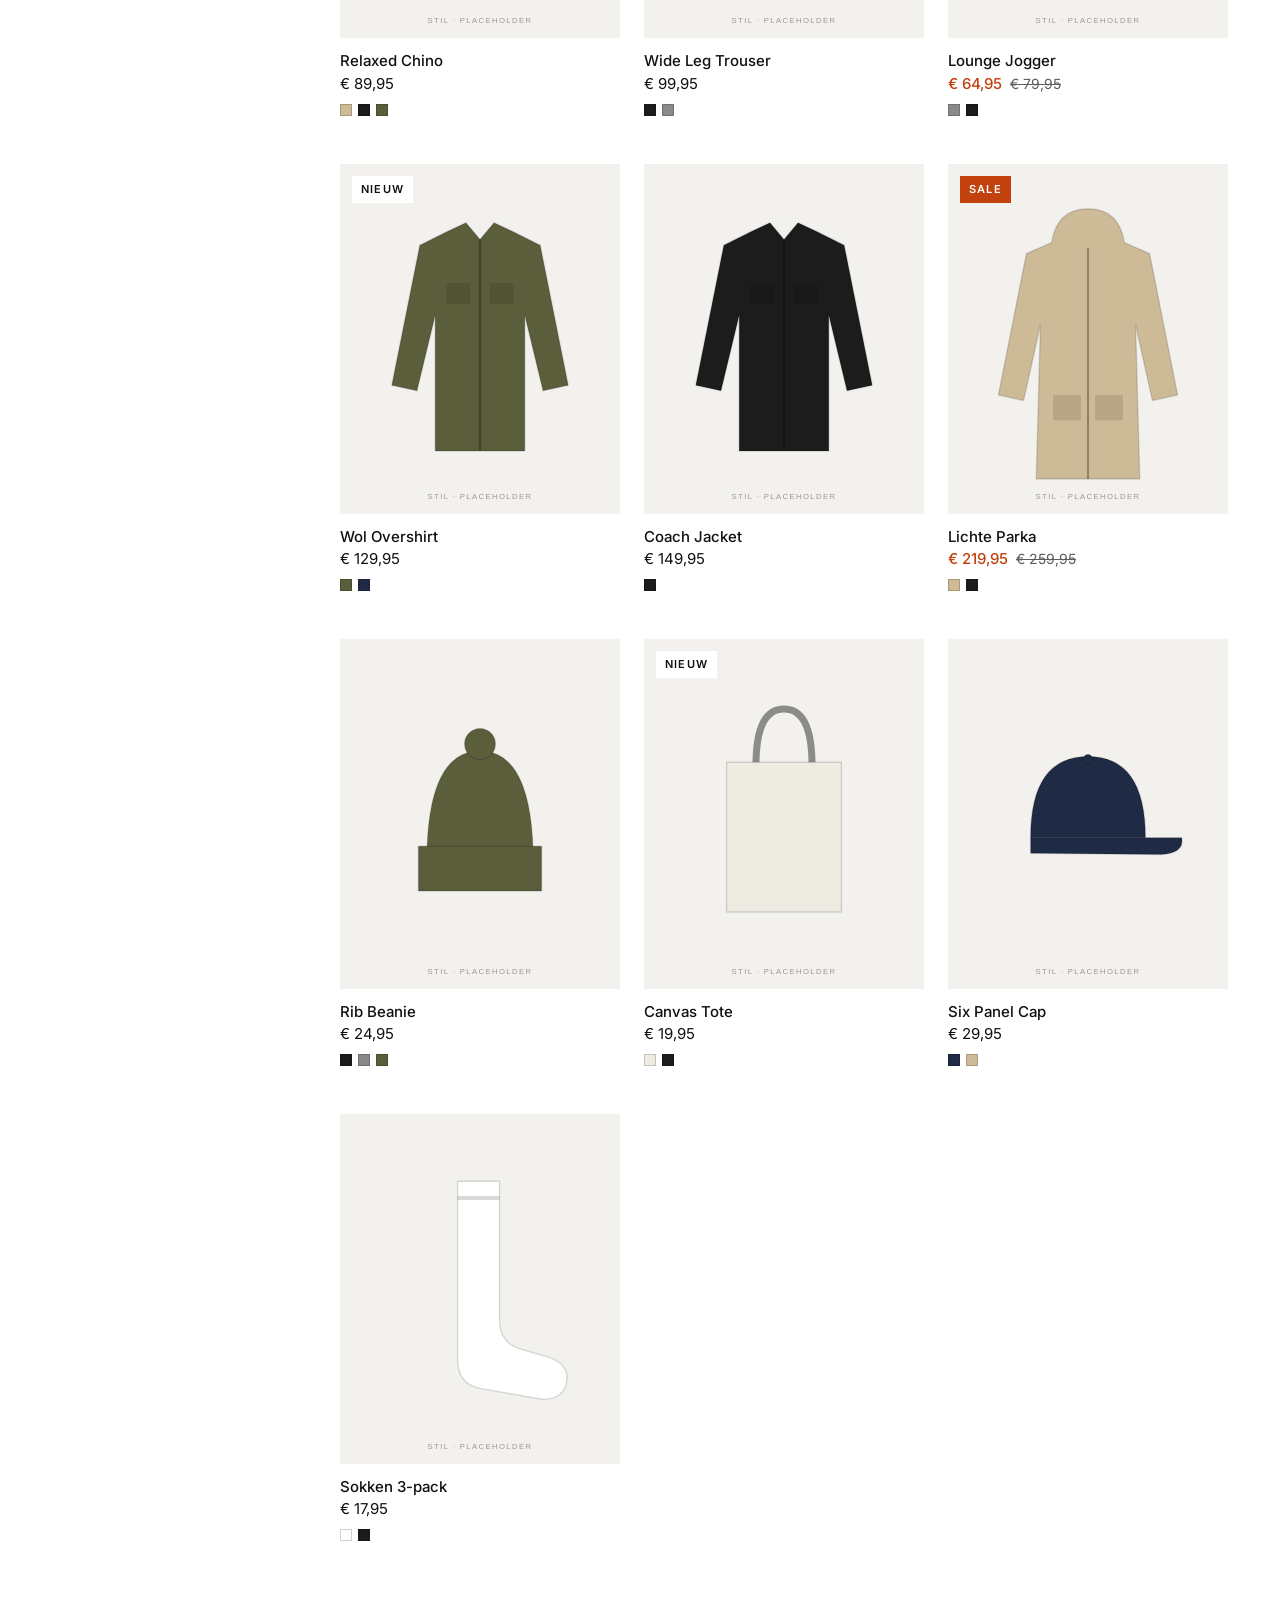
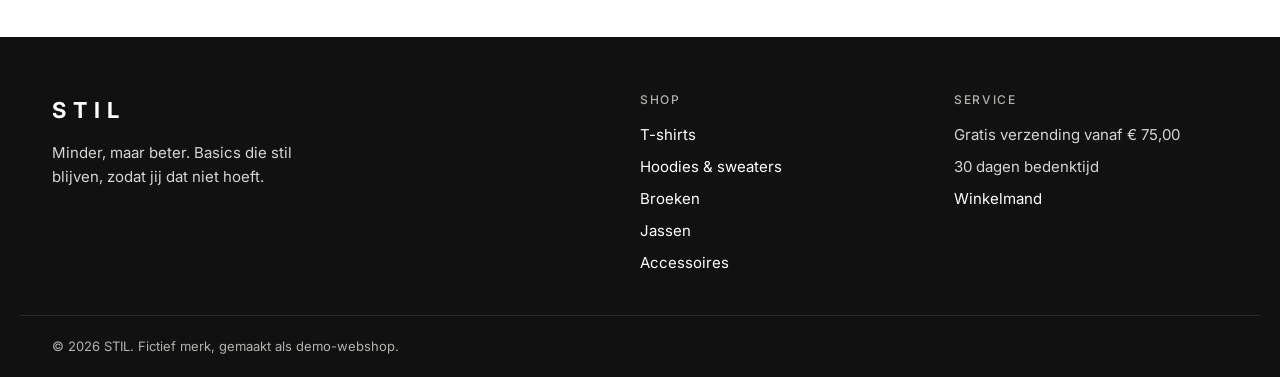
==== commit ee96fc62: "Fixes na browsertest: sorteren werkt via URL, mobiele 'Bekijk resultaten'-knop, consistente kaarten " ====
--- a/shop.html
+++ b/shop.html
@@ -66,7 +66,10 @@
             <div data-options="label"></div>
           </fieldset>
 
-          <button class="btn btn--outline btn--block" type="reset" data-clear>Alle filters wissen</button>
+          <div class="stack-sm">
+            <button class="btn btn--block filters-done" type="button" data-filters-done>Bekijk resultaten</button>
+            <button class="btn btn--outline btn--block" type="reset" data-clear>Alle filters wissen</button>
+          </div>
         </form>
       </aside>
 
--- a/css/style.css
+++ b/css/style.css
@@ -32,6 +32,7 @@
 /* ---------- Reset & basis ---------- */
 
 *, *::before, *::after { box-sizing: border-box; }
+[hidden] { display: none !important; }
 html { -webkit-text-size-adjust: 100%; scroll-behavior: smooth; }
 html.no-scroll { overflow: hidden; }
 body {
@@ -226,7 +227,7 @@
 .card__media { position: relative; background: var(--gray-100); aspect-ratio: 4 / 5; overflow: hidden; }
 .card__media img { width: 100%; height: 100%; object-fit: cover; transition: transform 700ms var(--ease); }
 .card__link:hover .card__media img, .card__link:focus-visible .card__media img { transform: scale(1.04); }
-.card__body { display: flex; flex-wrap: wrap; justify-content: space-between; gap: 0.25rem 1rem; padding-top: 0.875rem; }
+.card__body { display: flex; flex-direction: column; gap: 0.125rem; padding-top: 0.875rem; }
 .card__title { font-size: 0.9375rem; font-weight: 500; margin: 0; letter-spacing: 0; }
 .card__link:hover .card__title { text-decoration: underline; }
 .card__swatches { display: flex; gap: 6px; margin: 0.5rem 0 0; }
@@ -281,7 +282,7 @@
 .toolbar { display: flex; flex-wrap: wrap; align-items: center; gap: 0.75rem 1rem; margin-bottom: 1.5rem; }
 .toolbar__count { margin: 0 auto 0 0; color: var(--gray-600); font-size: 0.9375rem; }
 .filters-toggle { display: inline-flex; }
-@media (min-width: 1024px) { .filters-toggle { display: none; } }
+@media (min-width: 1024px) { .filters-toggle, .filters-done { display: none; } }
 
 .search { position: relative; margin-bottom: 1.25rem; }
 .search input { padding-left: 2.5rem; }
